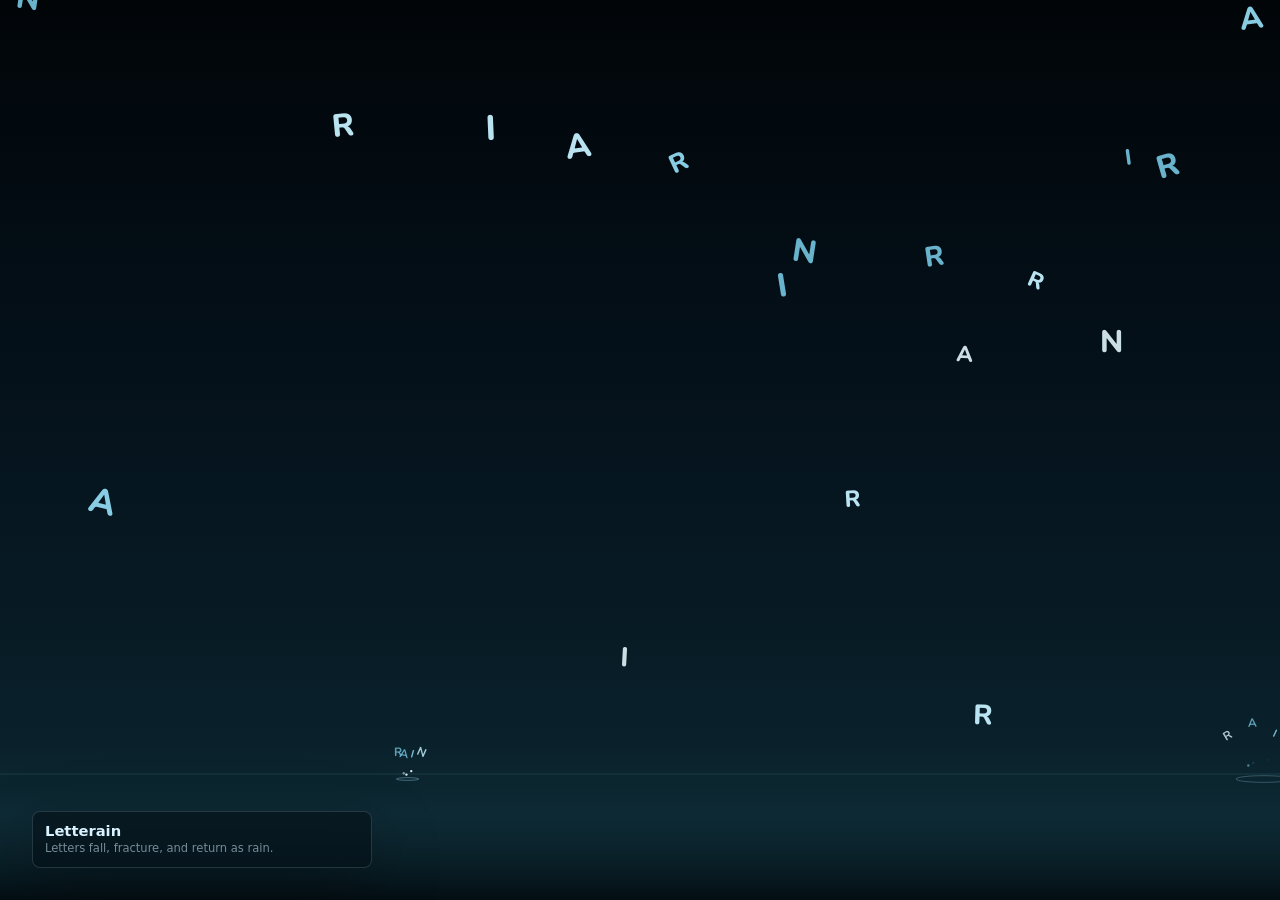
==== letterain/index.html @ cf7d3fa6 "letterain: add Letterain generative artwork" ====
<!doctype html>
<html lang="en">
  <head>
    <meta charset="UTF-8" />
    <meta name="viewport" content="width=device-width, initial-scale=1.0" />
    <meta name="theme-color" content="#07141d" />
    <title>Letterain — IO-Archive</title>
    <link rel="preconnect" href="https://fonts.googleapis.com" />
    <link rel="preconnect" href="https://fonts.gstatic.com" crossorigin />
    <link
      href="https://fonts.googleapis.com/css2?family=Nunito:wght@600..900&display=swap"
      rel="stylesheet"
    />
    <link rel="stylesheet" href="styles.css" />
  </head>
  <body>
    <main class="stage" aria-label="Letterain generative artwork">
      <canvas id="artworkCanvas"></canvas>

      <section class="panel" aria-label="Artwork description">
        <div>
          <h1>Letterain</h1>
          <p>Letters fall, fracture, and return as rain.</p>
        </div>
      </section>
    </main>

    <script src="main.js"></script>
  </body>
</html>
---- letterain/styles.css ----
:root {
  color-scheme: dark;
  --ink: #d9f2ff;
  --muted: rgba(197, 226, 239, 0.58);
  --panel: rgba(4, 15, 22, 0.58);
  --panel-border: rgba(190, 229, 244, 0.16);
}

* {
  box-sizing: border-box;
}

html,
body {
  width: 100%;
  height: 100%;
  margin: 0;
}

body {
  overflow: hidden;
  background:
    radial-gradient(circle at 50% 115%, rgba(76, 143, 165, 0.16), transparent 42%),
    linear-gradient(180deg, #03080c 0%, #07141d 54%, #0b1c24 100%);
  color: var(--ink);
  font-family:
    Inter, ui-sans-serif, system-ui, -apple-system, BlinkMacSystemFont,
    "Segoe UI", sans-serif;
}

.stage {
  position: relative;
  width: 100vw;
  height: 100dvh;
}

#artworkCanvas {
  display: block;
  width: 100%;
  height: 100%;
}

.panel {
  position: fixed;
  left: clamp(16px, 3vw, 32px);
  bottom: clamp(16px, 3vw, 32px);
  width: min(340px, calc(100vw - 32px));
  padding: 10px 12px;
  border: 1px solid var(--panel-border);
  border-radius: 8px;
  background: var(--panel);
  backdrop-filter: blur(18px);
  box-shadow: 0 22px 70px rgba(0, 0, 0, 0.28);
  pointer-events: none;
}

h1 {
  margin: 0 0 2px;
  font-size: 0.92rem;
  font-weight: 720;
  letter-spacing: 0;
}

p {
  max-width: 46rem;
  margin: 0;
  color: var(--muted);
  font-size: 0.72rem;
  line-height: 1.35;
}

@media (max-width: 760px) {
  .panel {
    width: min(300px, calc(100vw - 32px));
  }
}
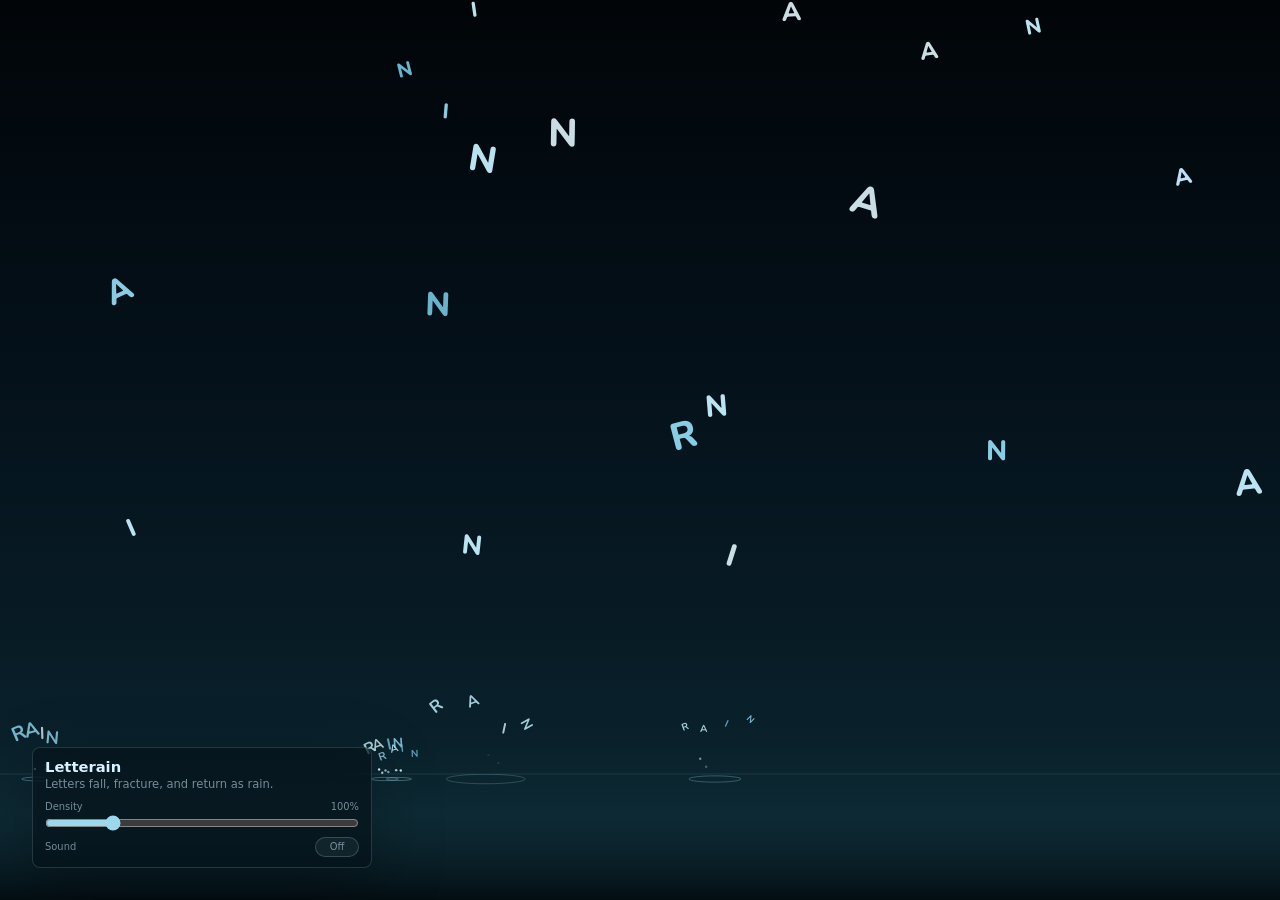
==== commit 618faa61: "letterain: add Letterain density and sound control UI" ====
--- a/letterain/index.html
+++ b/letterain/index.html
@@ -21,6 +21,29 @@
         <div>
           <h1>Letterain</h1>
           <p>Letters fall, fracture, and return as rain.</p>
+          <div class="density-control">
+            <label for="density">
+              <span>Density</span>
+              <output id="densityValue" for="density">100%</output>
+            </label>
+            <input
+              id="density"
+              type="range"
+              min="50"
+              max="300"
+              step="10"
+              value="100"
+              aria-label="Letter density"
+            />
+          </div>
+          <div class="sound-control">
+            <span>Sound</span>
+            <button
+              id="soundToggle"
+              type="button"
+              aria-pressed="false"
+            >Off</button>
+          </div>
         </div>
       </section>
     </main>
--- a/letterain/styles.css
+++ b/letterain/styles.css
@@ -51,7 +51,6 @@
   background: var(--panel);
   backdrop-filter: blur(18px);
   box-shadow: 0 22px 70px rgba(0, 0, 0, 0.28);
-  pointer-events: none;
 }
 
 h1 {
@@ -69,6 +68,69 @@
   line-height: 1.35;
 }
 
+.density-control {
+  margin-top: 10px;
+}
+
+.density-control label {
+  display: flex;
+  justify-content: space-between;
+  margin-bottom: 5px;
+  color: var(--muted);
+  font-size: 0.62rem;
+  line-height: 1;
+}
+
+.density-control output {
+  font-variant-numeric: tabular-nums;
+}
+
+.density-control input {
+  display: block;
+  width: 100%;
+  height: 12px;
+  margin: 0;
+  accent-color: #9ad9ed;
+  cursor: pointer;
+}
+
+.density-control input:focus-visible {
+  outline: 1px solid rgba(198, 241, 255, 0.76);
+  outline-offset: 3px;
+}
+
+.sound-control {
+  display: flex;
+  align-items: center;
+  justify-content: space-between;
+  margin-top: 8px;
+  color: var(--muted);
+  font-size: 0.62rem;
+  line-height: 1;
+}
+
+.sound-control button {
+  min-width: 44px;
+  padding: 4px 8px;
+  border: 1px solid rgba(198, 241, 255, 0.2);
+  border-radius: 999px;
+  background: rgba(198, 241, 255, 0.06);
+  color: var(--muted);
+  font: inherit;
+  cursor: pointer;
+}
+
+.sound-control button[aria-pressed="true"] {
+  border-color: rgba(154, 217, 237, 0.52);
+  background: rgba(154, 217, 237, 0.16);
+  color: var(--ink);
+}
+
+.sound-control button:focus-visible {
+  outline: 1px solid rgba(198, 241, 255, 0.76);
+  outline-offset: 3px;
+}
+
 @media (max-width: 760px) {
   .panel {
     width: min(300px, calc(100vw - 32px));
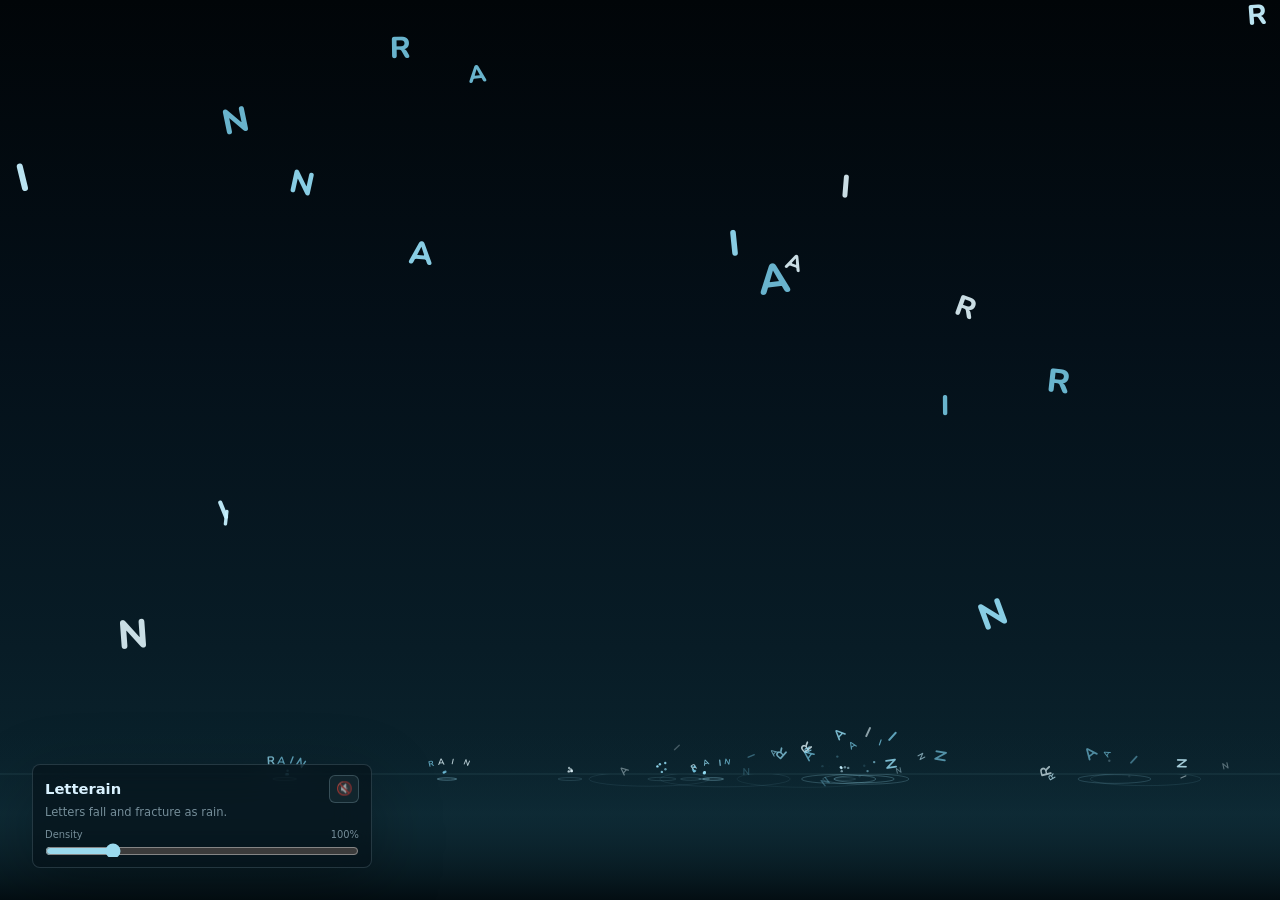
==== commit b7eda11a: "letterain: add collapsible mobile Letterain controls" ====
--- a/letterain/index.html
+++ b/letterain/index.html
@@ -18,9 +18,35 @@
       <canvas id="artworkCanvas"></canvas>
 
       <section class="panel" aria-label="Artwork description">
-        <div>
+        <div class="panel-header">
           <h1>Letterain</h1>
-          <p>Letters fall, fracture, and return as rain.</p>
+          <div class="panel-actions">
+            <button
+              id="soundToggle"
+              class="sound-toggle"
+              type="button"
+              aria-label="Turn sound on"
+              aria-pressed="false"
+              title="Sound off"
+            >
+              <span id="soundIcon" class="sound-icon" aria-hidden="true">🔇</span>
+            </button>
+            <button
+              id="panelToggle"
+              class="panel-toggle"
+              type="button"
+              aria-label="Show artwork controls"
+              aria-controls="panelDetails"
+              aria-expanded="true"
+            >
+              <span class="chevron" aria-hidden="true"></span>
+            </button>
+          </div>
+        </div>
+
+        <p class="panel-description">Letters fall and fracture as rain.</p>
+
+        <div id="panelDetails" class="panel-details">
           <div class="density-control">
             <label for="density">
               <span>Density</span>
@@ -36,14 +62,6 @@
               aria-label="Letter density"
             />
           </div>
-          <div class="sound-control">
-            <span>Sound</span>
-            <button
-              id="soundToggle"
-              type="button"
-              aria-pressed="false"
-            >Off</button>
-          </div>
         </div>
       </section>
     </main>
--- a/letterain/styles.css
+++ b/letterain/styles.css
@@ -51,15 +51,42 @@
   background: var(--panel);
   backdrop-filter: blur(18px);
   box-shadow: 0 22px 70px rgba(0, 0, 0, 0.28);
+  transition:
+    width 240ms cubic-bezier(0.16, 1, 0.3, 1),
+    padding 240ms cubic-bezier(0.16, 1, 0.3, 1);
+}
+
+.panel-header {
+  display: flex;
+  align-items: center;
+  justify-content: space-between;
+  gap: 12px;
+}
+
+.panel-actions {
+  display: flex;
+  align-items: center;
+  gap: 4px;
 }
 
 h1 {
-  margin: 0 0 2px;
+  margin: 0;
   font-size: 0.92rem;
   font-weight: 720;
   letter-spacing: 0;
 }
 
+.panel-details {
+  max-height: 160px;
+  padding-top: 2px;
+  overflow: hidden;
+  opacity: 1;
+  transition:
+    max-height 240ms cubic-bezier(0.16, 1, 0.3, 1),
+    padding 180ms ease,
+    opacity 160ms ease;
+}
+
 p {
   max-width: 46rem;
   margin: 0;
@@ -68,8 +95,12 @@
   line-height: 1.35;
 }
 
+.panel-description {
+  margin-top: 2px;
+}
+
 .density-control {
-  margin-top: 10px;
+  margin-top: 8px;
 }
 
 .density-control label {
@@ -99,40 +130,72 @@
   outline-offset: 3px;
 }
 
-.sound-control {
-  display: flex;
-  align-items: center;
-  justify-content: space-between;
-  margin-top: 8px;
-  color: var(--muted);
-  font-size: 0.62rem;
-  line-height: 1;
-}
-
-.sound-control button {
-  min-width: 44px;
-  padding: 4px 8px;
+.sound-toggle,
+.panel-toggle {
+  display: grid;
+  width: 30px;
+  height: 28px;
+  place-items: center;
+  padding: 0;
   border: 1px solid rgba(198, 241, 255, 0.2);
-  border-radius: 999px;
+  border-radius: 6px;
   background: rgba(198, 241, 255, 0.06);
   color: var(--muted);
-  font: inherit;
   cursor: pointer;
 }
 
-.sound-control button[aria-pressed="true"] {
+.sound-toggle[aria-pressed="true"] {
   border-color: rgba(154, 217, 237, 0.52);
   background: rgba(154, 217, 237, 0.16);
   color: var(--ink);
 }
 
-.sound-control button:focus-visible {
+.sound-toggle:focus-visible,
+.panel-toggle:focus-visible {
   outline: 1px solid rgba(198, 241, 255, 0.76);
   outline-offset: 3px;
+}
+
+.sound-icon {
+  font-size: 0.84rem;
+  line-height: 1;
+}
+
+.panel-toggle {
+  display: none;
+}
+
+.chevron {
+  display: block;
+  width: 7px;
+  height: 7px;
+  border-right: 1.5px solid currentColor;
+  border-bottom: 1.5px solid currentColor;
+  transform: translateY(-2px) rotate(45deg);
+  transition: transform 180ms ease;
+}
+
+.panel-toggle[aria-expanded="true"] .chevron {
+  transform: translateY(2px) rotate(225deg);
 }
 
 @media (max-width: 760px) {
   .panel {
     width: min(300px, calc(100vw - 32px));
   }
-}
+
+  .panel.is-collapsed {
+    width: 210px;
+  }
+
+  .panel-toggle {
+    display: grid;
+  }
+
+  .panel.is-collapsed .panel-details {
+    max-height: 0;
+    padding-top: 0;
+    opacity: 0;
+    pointer-events: none;
+  }
+}
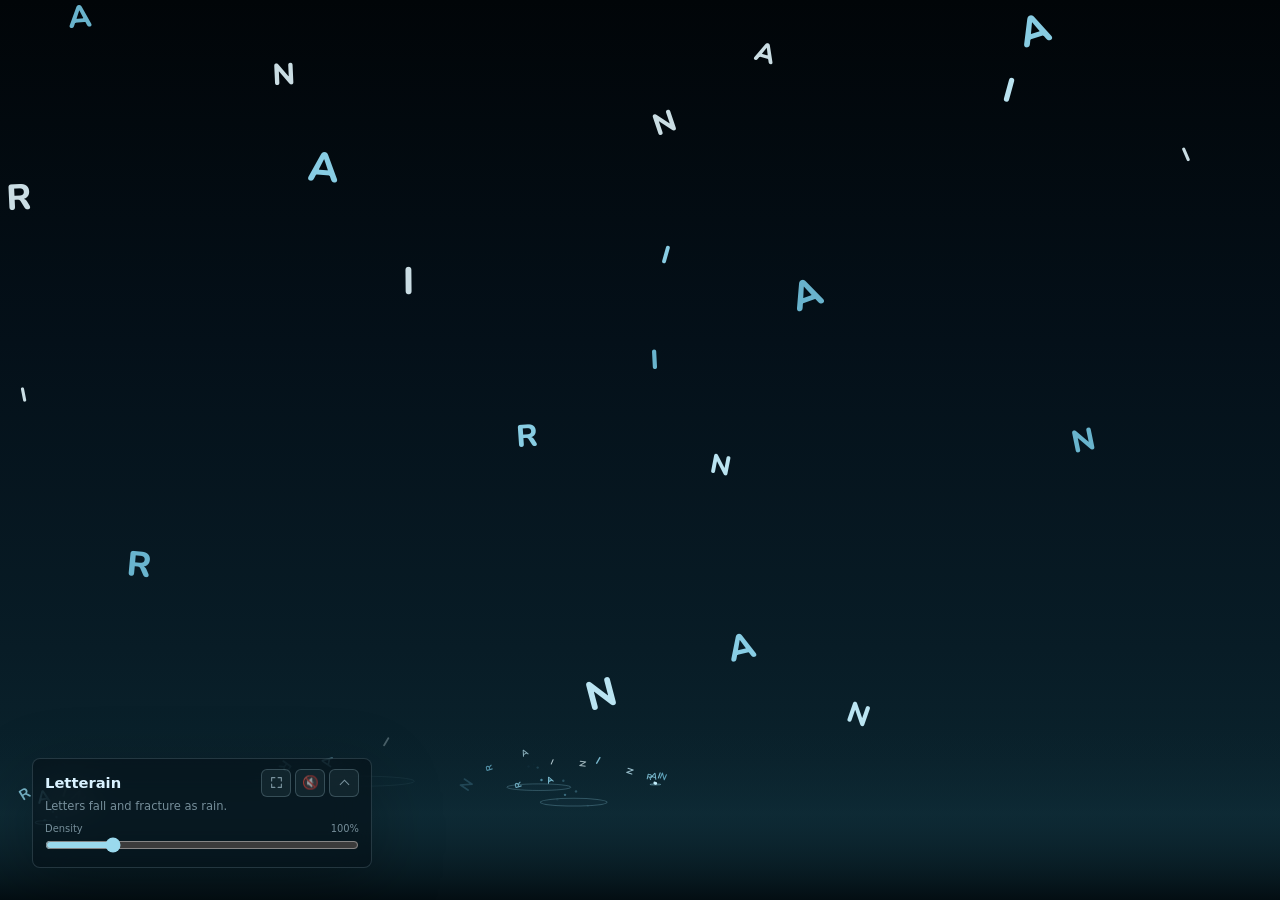
==== commit e91bd992: "letterain: add animated fullscreen controls" ====
--- a/letterain/index.html
+++ b/letterain/index.html
@@ -21,6 +21,29 @@
         <div class="panel-header">
           <h1>Letterain</h1>
           <div class="panel-actions">
+            <button
+              id="fullscreenToggle"
+              class="fullscreen-toggle"
+              type="button"
+              aria-label="Enter fullscreen"
+              aria-pressed="false"
+              title="Enter fullscreen"
+            >
+              <svg
+                class="fullscreen-icon"
+                viewBox="0 0 16 16"
+                aria-hidden="true"
+              >
+                <path
+                  class="fullscreen-enter-icon"
+                  d="M2 6V2h4M10 2h4v4M14 10v4h-4M6 14H2v-4"
+                />
+                <path
+                  class="fullscreen-exit-icon"
+                  d="M6 2v4H2M14 6h-4V2M10 14v-4h4M2 10h4v4"
+                />
+              </svg>
+            </button>
             <button
               id="soundToggle"
               class="sound-toggle"
--- a/letterain/styles.css
+++ b/letterain/styles.css
@@ -34,6 +34,12 @@
   height: 100dvh;
 }
 
+.stage:fullscreen {
+  width: 100%;
+  height: 100%;
+  background: #03080c;
+}
+
 #artworkCanvas {
   display: block;
   width: 100%;
@@ -48,6 +54,7 @@
   padding: 10px 12px;
   border: 1px solid var(--panel-border);
   border-radius: 8px;
+  overflow: hidden;
   background: var(--panel);
   backdrop-filter: blur(18px);
   box-shadow: 0 22px 70px rgba(0, 0, 0, 0.28);
@@ -56,6 +63,10 @@
     padding 240ms cubic-bezier(0.16, 1, 0.3, 1);
 }
 
+.panel.is-fullscreen-resizing {
+  transition: none;
+}
+
 .panel-header {
   display: flex;
   align-items: center;
@@ -78,7 +89,7 @@
 
 .panel-details {
   max-height: 160px;
-  padding-top: 2px;
+  padding: 2px 0 6px;
   overflow: hidden;
   opacity: 1;
   transition:
@@ -130,6 +141,7 @@
   outline-offset: 3px;
 }
 
+.fullscreen-toggle,
 .sound-toggle,
 .panel-toggle {
   display: grid;
@@ -144,25 +156,49 @@
   cursor: pointer;
 }
 
+.fullscreen-toggle[hidden] {
+  display: none;
+}
+
+.fullscreen-toggle[aria-pressed="true"],
 .sound-toggle[aria-pressed="true"] {
   border-color: rgba(154, 217, 237, 0.52);
   background: rgba(154, 217, 237, 0.16);
   color: var(--ink);
 }
 
+.fullscreen-toggle:focus-visible,
 .sound-toggle:focus-visible,
 .panel-toggle:focus-visible {
   outline: 1px solid rgba(198, 241, 255, 0.76);
   outline-offset: 3px;
 }
 
+.fullscreen-icon {
+  width: 13px;
+  height: 13px;
+  fill: none;
+  stroke: currentColor;
+  stroke-width: 1.4;
+  stroke-linecap: round;
+  stroke-linejoin: round;
+}
+
+.fullscreen-exit-icon {
+  display: none;
+}
+
+.fullscreen-toggle[aria-pressed="true"] .fullscreen-enter-icon {
+  display: none;
+}
+
+.fullscreen-toggle[aria-pressed="true"] .fullscreen-exit-icon {
+  display: block;
+}
+
 .sound-icon {
   font-size: 0.84rem;
   line-height: 1;
-}
-
-.panel-toggle {
-  display: none;
 }
 
 .chevron {
@@ -179,23 +215,41 @@
   transform: translateY(2px) rotate(225deg);
 }
 
+.panel.is-collapsed {
+  width: 210px;
+}
+
+.panel.is-collapsed .panel-details {
+  max-height: 0;
+  padding: 0;
+  opacity: 0;
+  pointer-events: none;
+}
+
+.stage:fullscreen .panel {
+  width: auto;
+  padding: 6px;
+}
+
+.stage:fullscreen .panel-header {
+  display: block;
+}
+
+.stage:fullscreen .panel-header h1,
+.stage:fullscreen .sound-toggle,
+.stage:fullscreen .panel-toggle,
+.stage:fullscreen .panel-description,
+.stage:fullscreen .panel-details {
+  display: none;
+}
+
+.stage:fullscreen .fullscreen-toggle {
+  width: 32px;
+  height: 32px;
+}
+
 @media (max-width: 760px) {
   .panel {
     width: min(300px, calc(100vw - 32px));
   }
-
-  .panel.is-collapsed {
-    width: 210px;
-  }
-
-  .panel-toggle {
-    display: grid;
-  }
-
-  .panel.is-collapsed .panel-details {
-    max-height: 0;
-    padding-top: 0;
-    opacity: 0;
-    pointer-events: none;
-  }
-}
+}
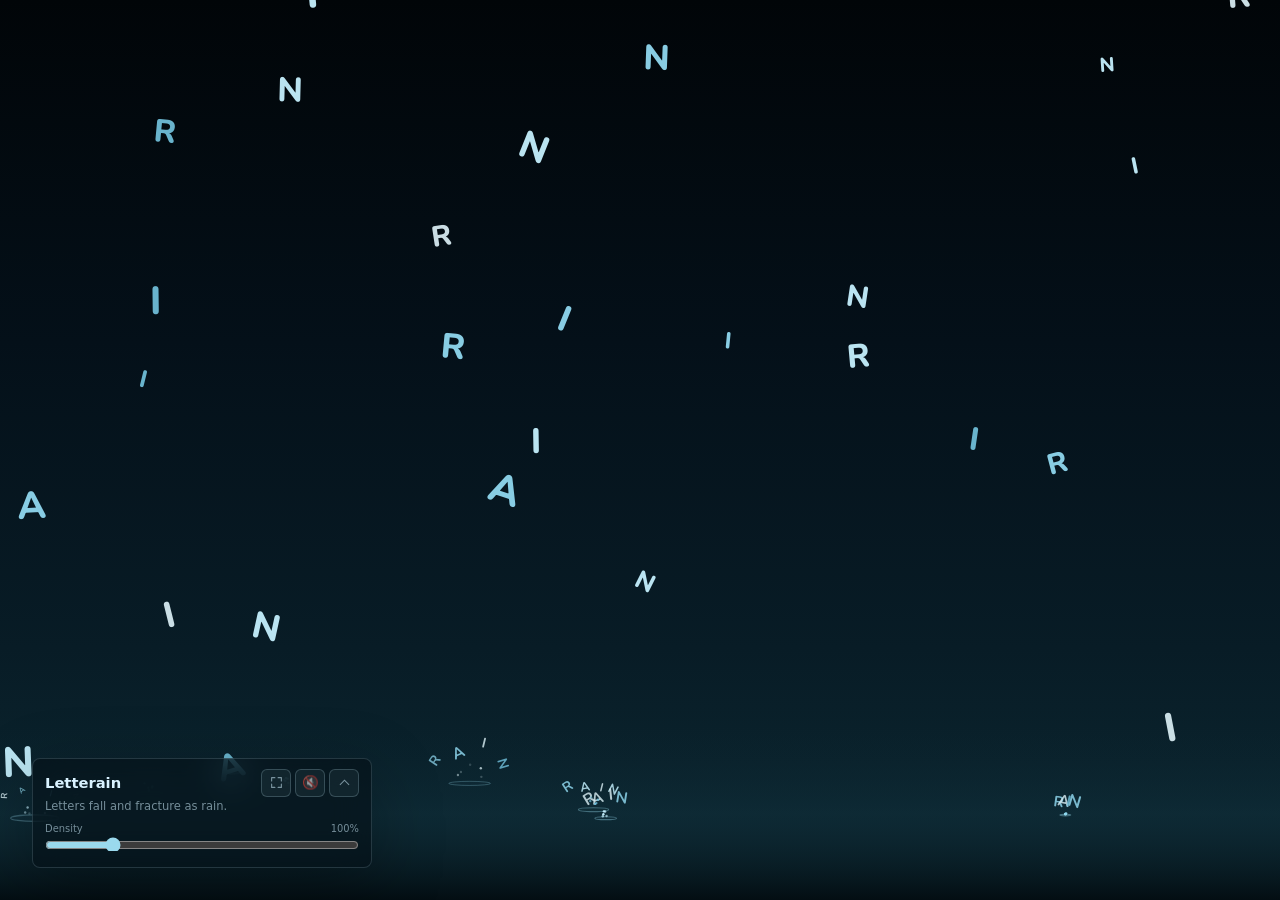
==== commit c44a7d80: "letterain: unify collapsible panel behavior" ====
--- a/letterain/index.html
+++ b/letterain/index.html
@@ -70,20 +70,22 @@
         <p class="panel-description">Letters fall and fracture as rain.</p>
 
         <div id="panelDetails" class="panel-details">
-          <div class="density-control">
-            <label for="density">
-              <span>Density</span>
-              <output id="densityValue" for="density">100%</output>
-            </label>
-            <input
-              id="density"
-              type="range"
-              min="50"
-              max="300"
-              step="10"
-              value="100"
-              aria-label="Letter density"
-            />
+          <div class="panel-details-inner">
+            <div class="density-control">
+              <label for="density">
+                <span>Density</span>
+                <output id="densityValue" for="density">100%</output>
+              </label>
+              <input
+                id="density"
+                type="range"
+                min="50"
+                max="300"
+                step="10"
+                value="100"
+                aria-label="Letter density"
+              />
+            </div>
           </div>
         </div>
       </section>
--- a/letterain/styles.css
+++ b/letterain/styles.css
@@ -4,6 +4,8 @@
   --muted: rgba(197, 226, 239, 0.58);
   --panel: rgba(4, 15, 22, 0.58);
   --panel-border: rgba(190, 229, 244, 0.16);
+  --panel-motion-duration: 280ms;
+  --panel-motion-easing: cubic-bezier(0.16, 1, 0.3, 1);
 }
 
 * {
@@ -58,13 +60,11 @@
   background: var(--panel);
   backdrop-filter: blur(18px);
   box-shadow: 0 22px 70px rgba(0, 0, 0, 0.28);
-  transition:
-    width 240ms cubic-bezier(0.16, 1, 0.3, 1),
-    padding 240ms cubic-bezier(0.16, 1, 0.3, 1);
-}
-
-.panel.is-fullscreen-resizing {
-  transition: none;
+  cursor: default;
+  user-select: none;
+  transition:
+    width var(--panel-motion-duration) var(--panel-motion-easing),
+    padding var(--panel-motion-duration) var(--panel-motion-easing);
 }
 
 .panel-header {
@@ -72,30 +72,45 @@
   align-items: center;
   justify-content: space-between;
   gap: 12px;
+  transition: gap var(--panel-motion-duration) var(--panel-motion-easing);
 }
 
 .panel-actions {
   display: flex;
   align-items: center;
   gap: 4px;
+  transition: gap var(--panel-motion-duration) var(--panel-motion-easing);
 }
 
 h1 {
+  max-width: 10rem;
   margin: 0;
+  overflow: hidden;
   font-size: 0.92rem;
   font-weight: 720;
   letter-spacing: 0;
+  white-space: nowrap;
+  opacity: 1;
+  transition:
+    max-width var(--panel-motion-duration) var(--panel-motion-easing),
+    opacity var(--panel-motion-duration) ease;
 }
 
 .panel-details {
-  max-height: 160px;
+  display: grid;
+  grid-template-rows: 1fr;
   padding: 2px 0 6px;
   overflow: hidden;
   opacity: 1;
   transition:
-    max-height 240ms cubic-bezier(0.16, 1, 0.3, 1),
-    padding 180ms ease,
-    opacity 160ms ease;
+    grid-template-rows var(--panel-motion-duration) var(--panel-motion-easing),
+    padding var(--panel-motion-duration) var(--panel-motion-easing),
+    opacity var(--panel-motion-duration) ease;
+}
+
+.panel-details-inner {
+  min-height: 0;
+  overflow: hidden;
 }
 
 p {
@@ -107,7 +122,14 @@
 }
 
 .panel-description {
+  max-height: 2em;
   margin-top: 2px;
+  overflow: hidden;
+  opacity: 1;
+  transition:
+    max-height var(--panel-motion-duration) var(--panel-motion-easing),
+    margin-top var(--panel-motion-duration) var(--panel-motion-easing),
+    opacity var(--panel-motion-duration) ease;
 }
 
 .density-control {
@@ -154,6 +176,16 @@
   background: rgba(198, 241, 255, 0.06);
   color: var(--muted);
   cursor: pointer;
+  opacity: 1;
+  transition:
+    width var(--panel-motion-duration) var(--panel-motion-easing),
+    height var(--panel-motion-duration) var(--panel-motion-easing),
+    padding var(--panel-motion-duration) var(--panel-motion-easing),
+    border-width var(--panel-motion-duration) var(--panel-motion-easing),
+    border-color var(--panel-motion-duration) ease,
+    background var(--panel-motion-duration) ease,
+    color var(--panel-motion-duration) ease,
+    opacity var(--panel-motion-duration) ease;
 }
 
 .fullscreen-toggle[hidden] {
@@ -208,7 +240,7 @@
   border-right: 1.5px solid currentColor;
   border-bottom: 1.5px solid currentColor;
   transform: translateY(-2px) rotate(45deg);
-  transition: transform 180ms ease;
+  transition: transform var(--panel-motion-duration) var(--panel-motion-easing);
 }
 
 .panel-toggle[aria-expanded="true"] .chevron {
@@ -216,34 +248,39 @@
 }
 
 .panel.is-collapsed {
-  width: 210px;
+  width: 114px;
+  padding: 6px;
+}
+
+.panel.is-collapsed .panel-header {
+  gap: 0;
+}
+
+.panel.is-collapsed .panel-actions {
+  gap: 2px;
+}
+
+.panel.is-collapsed .panel-header h1 {
+  max-width: 0;
+  opacity: 0;
+}
+
+.panel.is-collapsed .panel-description {
+  max-height: 0;
+  margin-top: 0;
+  opacity: 0;
 }
 
 .panel.is-collapsed .panel-details {
-  max-height: 0;
+  grid-template-rows: 0fr;
   padding: 0;
   opacity: 0;
   pointer-events: none;
 }
 
-.stage:fullscreen .panel {
-  width: auto;
-  padding: 6px;
-}
-
-.stage:fullscreen .panel-header {
-  display: block;
-}
-
-.stage:fullscreen .panel-header h1,
-.stage:fullscreen .sound-toggle,
-.stage:fullscreen .panel-toggle,
-.stage:fullscreen .panel-description,
-.stage:fullscreen .panel-details {
-  display: none;
-}
-
-.stage:fullscreen .fullscreen-toggle {
+.panel.is-collapsed .fullscreen-toggle,
+.panel.is-collapsed .sound-toggle,
+.panel.is-collapsed .panel-toggle {
   width: 32px;
   height: 32px;
 }
@@ -253,3 +290,11 @@
     width: min(300px, calc(100vw - 32px));
   }
 }
+
+@media (prefers-reduced-motion: reduce) {
+  .panel,
+  .panel * {
+    transition-duration: 0.01ms !important;
+    animation-duration: 0.01ms !important;
+  }
+}
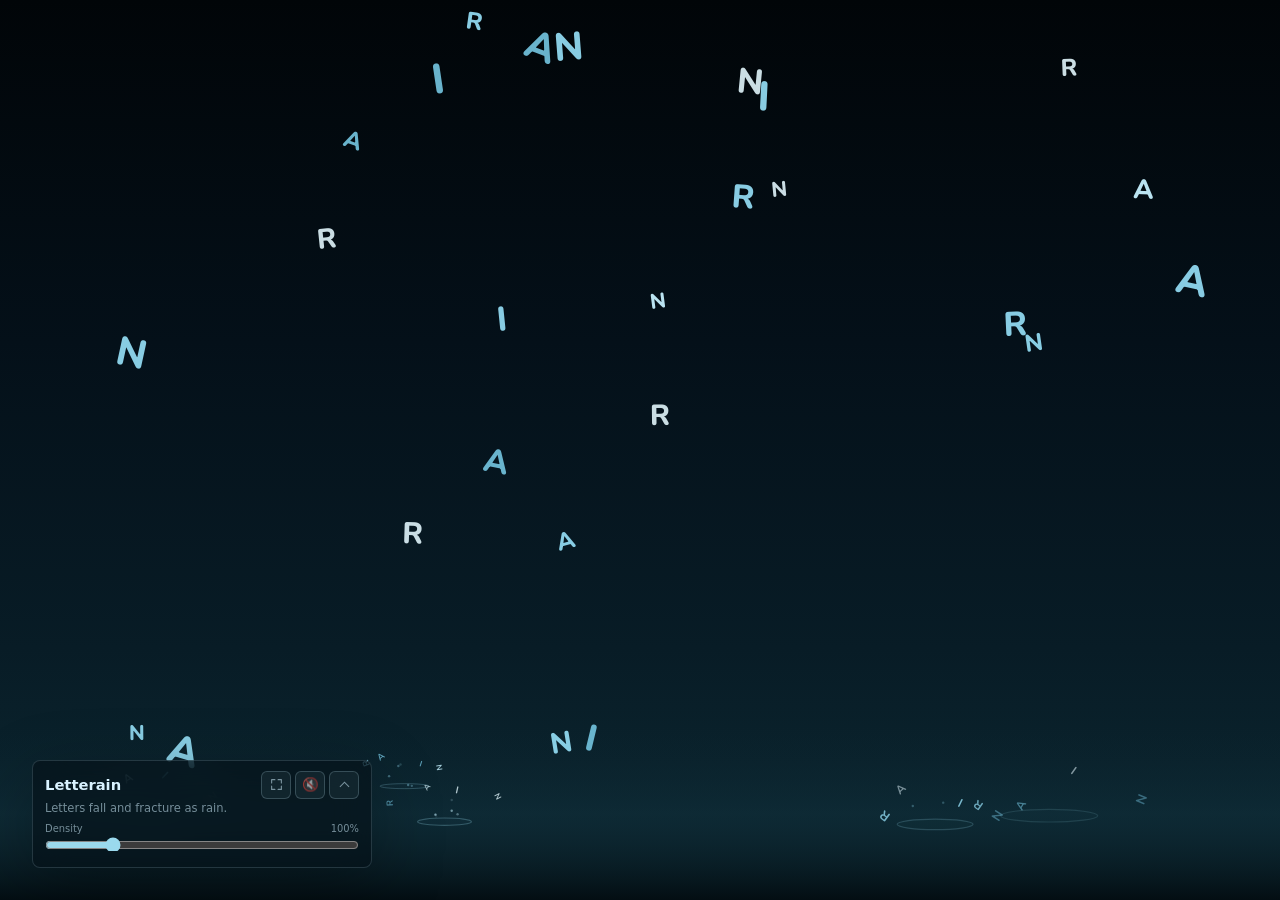
==== commit facf3fdd: "letterain: clean up artwork architecture" ====
--- a/letterain/index.html
+++ b/letterain/index.html
@@ -23,7 +23,7 @@
           <div class="panel-actions">
             <button
               id="fullscreenToggle"
-              class="fullscreen-toggle"
+              class="icon-button fullscreen-toggle"
               type="button"
               aria-label="Enter fullscreen"
               aria-pressed="false"
@@ -46,7 +46,7 @@
             </button>
             <button
               id="soundToggle"
-              class="sound-toggle"
+              class="icon-button sound-toggle"
               type="button"
               aria-label="Turn sound on"
               aria-pressed="false"
@@ -56,10 +56,10 @@
             </button>
             <button
               id="panelToggle"
-              class="panel-toggle"
+              class="icon-button panel-toggle"
               type="button"
               aria-label="Show artwork controls"
-              aria-controls="panelDetails"
+              aria-controls="panelContent"
               aria-expanded="true"
             >
               <span class="chevron" aria-hidden="true"></span>
@@ -67,10 +67,11 @@
           </div>
         </div>
 
-        <p class="panel-description">Letters fall and fracture as rain.</p>
-
-        <div id="panelDetails" class="panel-details">
-          <div class="panel-details-inner">
+        <div id="panelContent" class="panel-content">
+          <div class="panel-content-inner">
+            <p class="panel-description">
+              Letters fall and fracture as rain.
+            </p>
             <div class="density-control">
               <label for="density">
                 <span>Density</span>
--- a/letterain/styles.css
+++ b/letterain/styles.css
@@ -82,7 +82,7 @@
   transition: gap var(--panel-motion-duration) var(--panel-motion-easing);
 }
 
-h1 {
+.panel h1 {
   max-width: 10rem;
   margin: 0;
   overflow: hidden;
@@ -96,7 +96,7 @@
     opacity var(--panel-motion-duration) ease;
 }
 
-.panel-details {
+.panel-content {
   display: grid;
   grid-template-rows: 1fr;
   padding: 2px 0 6px;
@@ -108,12 +108,12 @@
     opacity var(--panel-motion-duration) ease;
 }
 
-.panel-details-inner {
+.panel-content-inner {
   min-height: 0;
   overflow: hidden;
 }
 
-p {
+.panel p {
   max-width: 46rem;
   margin: 0;
   color: var(--muted);
@@ -122,14 +122,7 @@
 }
 
 .panel-description {
-  max-height: 2em;
   margin-top: 2px;
-  overflow: hidden;
-  opacity: 1;
-  transition:
-    max-height var(--panel-motion-duration) var(--panel-motion-easing),
-    margin-top var(--panel-motion-duration) var(--panel-motion-easing),
-    opacity var(--panel-motion-duration) ease;
 }
 
 .density-control {
@@ -163,9 +156,7 @@
   outline-offset: 3px;
 }
 
-.fullscreen-toggle,
-.sound-toggle,
-.panel-toggle {
+.icon-button {
   display: grid;
   width: 30px;
   height: 28px;
@@ -176,32 +167,25 @@
   background: rgba(198, 241, 255, 0.06);
   color: var(--muted);
   cursor: pointer;
-  opacity: 1;
   transition:
     width var(--panel-motion-duration) var(--panel-motion-easing),
     height var(--panel-motion-duration) var(--panel-motion-easing),
-    padding var(--panel-motion-duration) var(--panel-motion-easing),
-    border-width var(--panel-motion-duration) var(--panel-motion-easing),
     border-color var(--panel-motion-duration) ease,
     background var(--panel-motion-duration) ease,
-    color var(--panel-motion-duration) ease,
-    opacity var(--panel-motion-duration) ease;
+    color var(--panel-motion-duration) ease;
 }
 
 .fullscreen-toggle[hidden] {
   display: none;
 }
 
-.fullscreen-toggle[aria-pressed="true"],
-.sound-toggle[aria-pressed="true"] {
+.icon-button[aria-pressed="true"] {
   border-color: rgba(154, 217, 237, 0.52);
   background: rgba(154, 217, 237, 0.16);
   color: var(--ink);
 }
 
-.fullscreen-toggle:focus-visible,
-.sound-toggle:focus-visible,
-.panel-toggle:focus-visible {
+.icon-button:focus-visible {
   outline: 1px solid rgba(198, 241, 255, 0.76);
   outline-offset: 3px;
 }
@@ -265,22 +249,14 @@
   opacity: 0;
 }
 
-.panel.is-collapsed .panel-description {
-  max-height: 0;
-  margin-top: 0;
-  opacity: 0;
-}
-
-.panel.is-collapsed .panel-details {
+.panel.is-collapsed .panel-content {
   grid-template-rows: 0fr;
   padding: 0;
   opacity: 0;
   pointer-events: none;
 }
 
-.panel.is-collapsed .fullscreen-toggle,
-.panel.is-collapsed .sound-toggle,
-.panel.is-collapsed .panel-toggle {
+.panel.is-collapsed .icon-button {
   width: 32px;
   height: 32px;
 }
